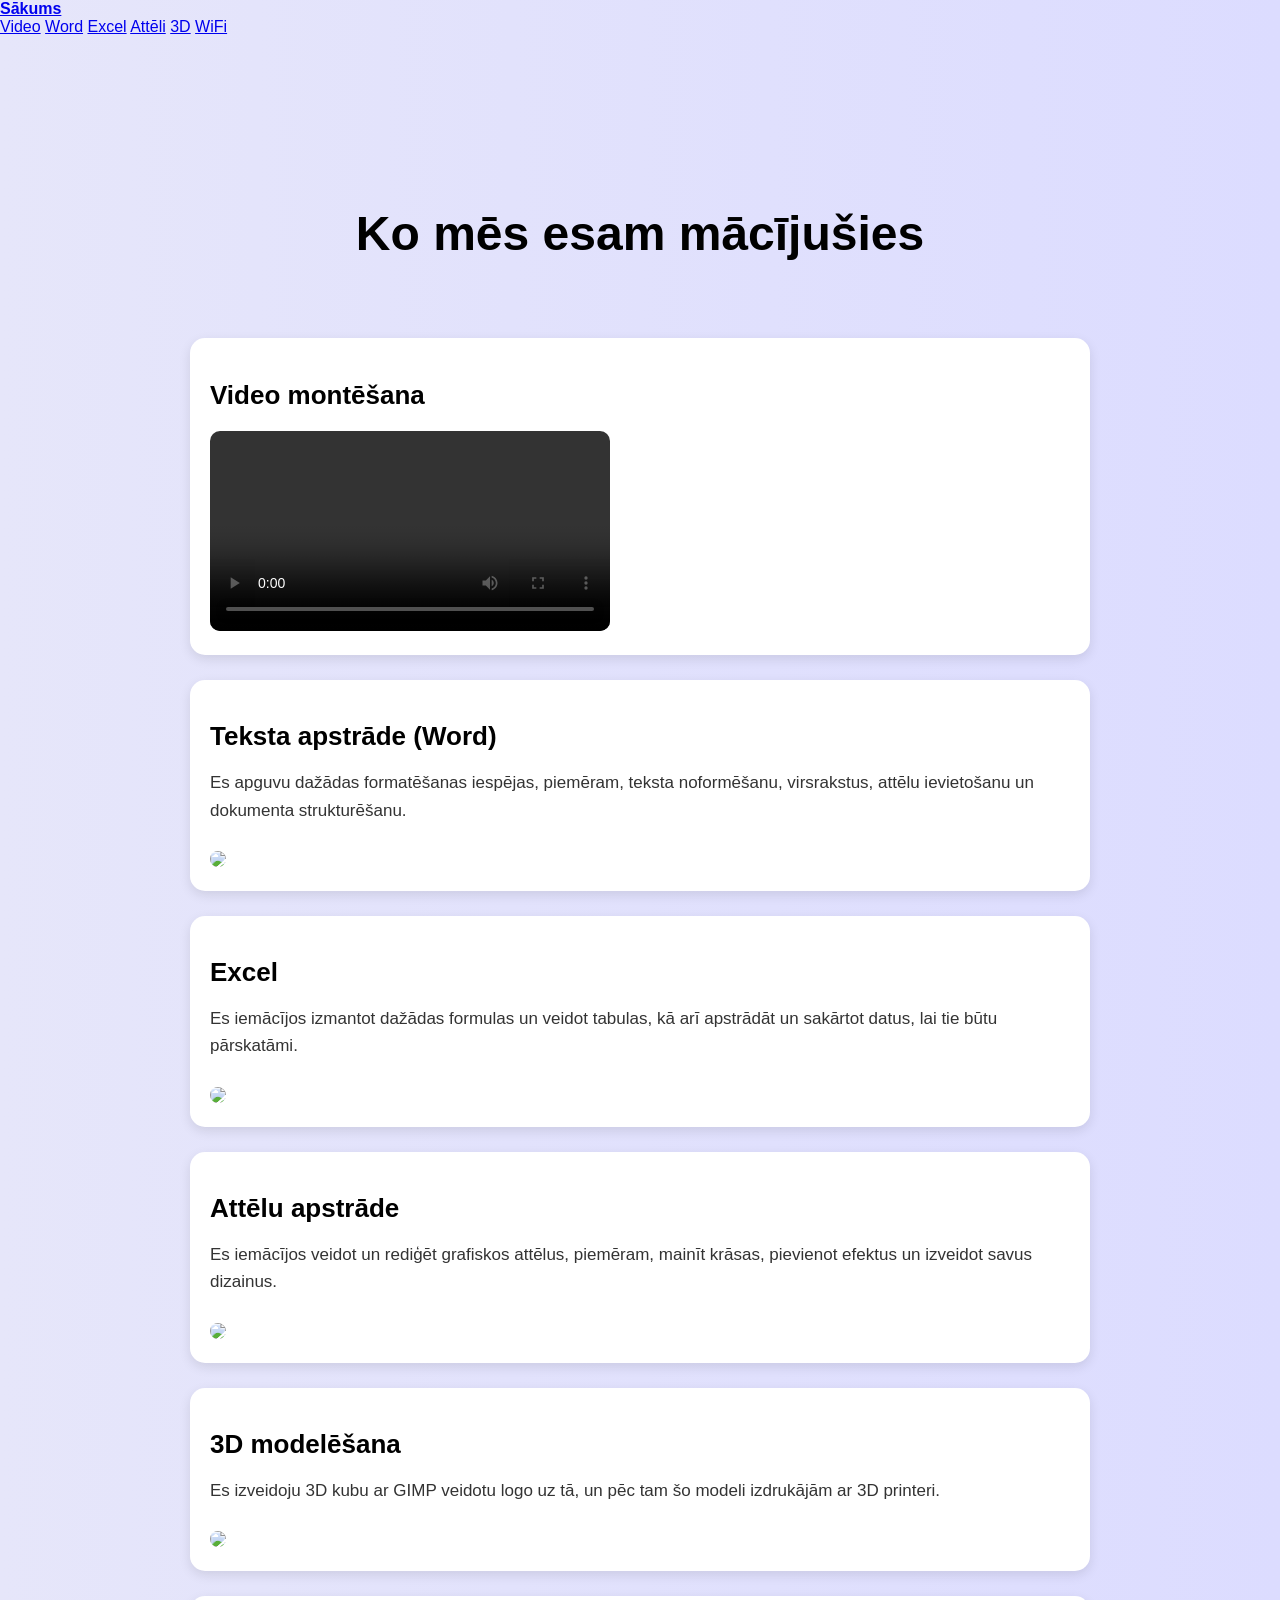
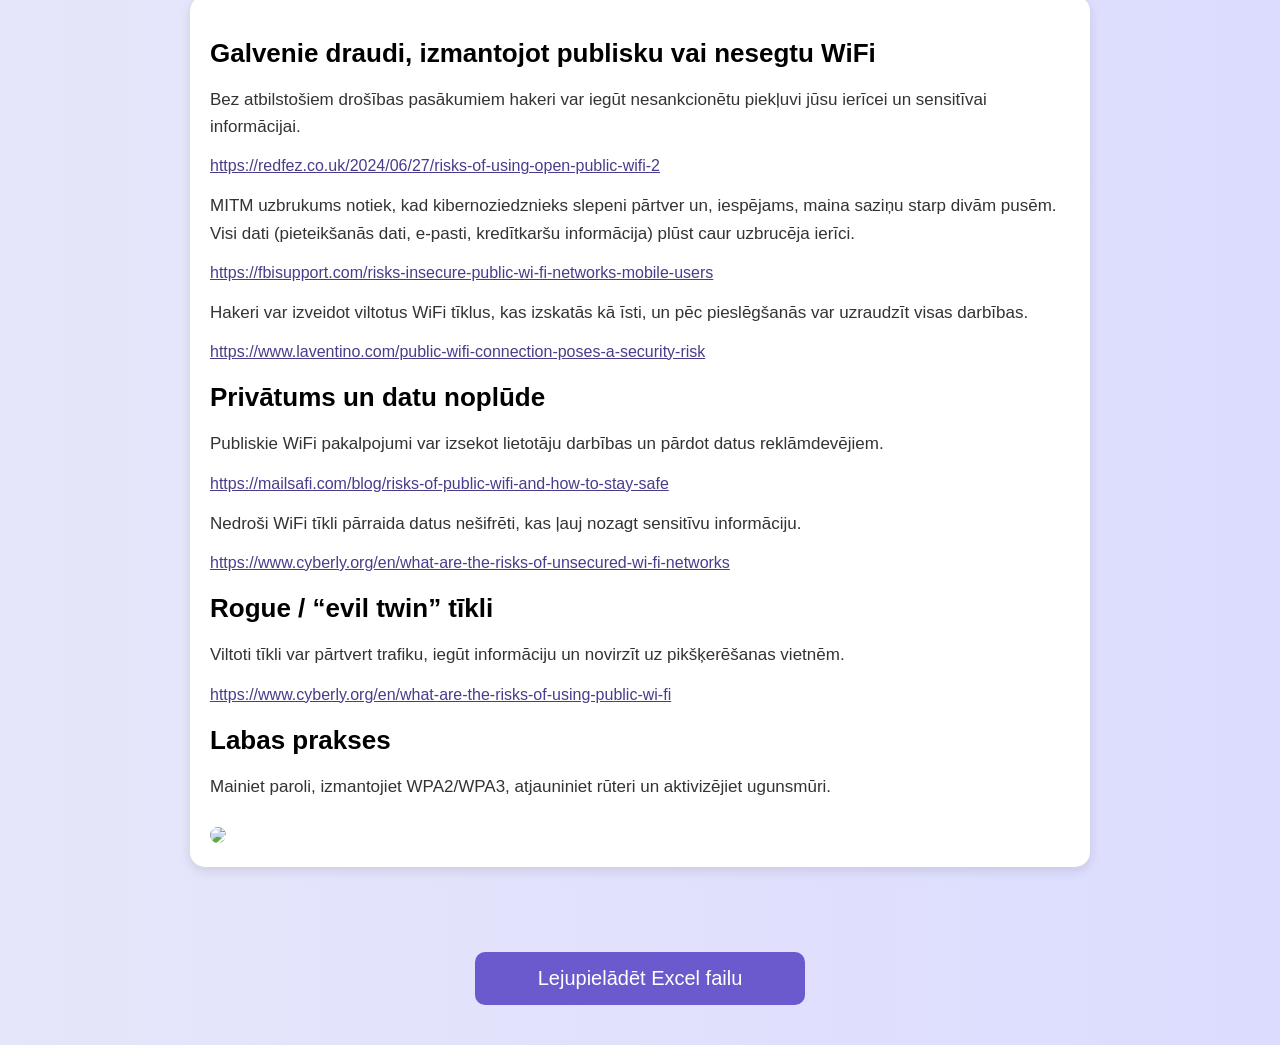
==== index.html @ 06586486 "" ====
<!DOCTYPE html>
<html lang="lv">
<head>
    <title>Ko esam apguvuši</title>
    <meta charset="UTF-8">
    <meta name="viewport" content="width=device-width, initial-scale=1">

    <link rel="stylesheet" href="https://www.w3schools.com/w3css/5/w3.css">
<link rel="stylesheet" href="css/mansStils.css">
    <style>
        body {
            background: linear-gradient(to right, #e6e6fa, #dcdcff);
            font-family: Arial, sans-serif;
            margin: 0;
        }

        h1 {
            font-size: 48px;
            text-align: center;
            margin-top: 100px;
        }

        h2 {
            font-size: 26px;
            margin-bottom: 10px;
        }

        p {
            font-size: 17px;
            color: #333;
            line-height: 1.6;
        }

        .container {
            max-width: 900px;
            margin: auto;
            padding: 20px;
        }

        .card {
            background: white;
            padding: 20px;
            margin: 25px 0;
            border-radius: 15px;
            box-shadow: 0 4px 12px rgba(0,0,0,0.1);
        }

        img {
            margin-top: 10px;
            border-radius: 10px;
        }

        video {
            margin-top: 10px;
            border-radius: 10px;
            width: 100%;
            max-width: 400px;
        }

        .download {
            display: block;
            text-align: center;
            margin: 40px auto;
            padding: 15px;
            width: 300px;
            background: #6a5acd;
            color: white;
            border-radius: 10px;
            text-decoration: none;
            font-size: 20px;
        }

        .download:hover {
            background: #483d8b;
        }

        a.source {
            color: darkslateblue;
            display: block;
            margin-top: 5px;
            word-break: break-all;
        }

        .spacer {
            height: 70px;
        }
    </style>
</head>

<body>

<!-- NAVBAR -->
<div class="w3-top w3-bar w3-white w3-padding w3-card">
    <a href="#home" class="w3-bar-item w3-button"><b>Sākums</b></a>

    <div class="w3-right w3-hide-small">
        <a href="#video" class="w3-bar-item w3-button">Video</a>
        <a href="#word" class="w3-bar-item w3-button">Word</a>
        <a href="#excel" class="w3-bar-item w3-button">Excel</a>
        <a href="#atteli" class="w3-bar-item w3-button">Attēli</a>
        <a href="#model" class="w3-bar-item w3-button">3D</a>
        <a href="#wifi" class="w3-bar-item w3-button">WiFi</a>
    </div>
</div>

<div class="spacer"></div>

<h1 id="home">Ko mēs esam mācījušies</h1>

<div class="container">

    <!-- VIDEO -->
    <div id="video" class="card">
        <h2>Video montēšana</h2>
        <video controls>
            <source src="images/RPReplay_Final1773913252 (1).mp4" type="video/mp4">
            VIDEO NEIET!
        </video>
    </div>

    <!-- WORD -->
    <div id="word" class="card">
        <h2>Teksta apstrāde (Word)</h2>
        <p>
            Es apguvu dažādas formatēšanas iespējas, piemēram, teksta noformēšanu, 
            virsrakstus, attēlu ievietošanu un dokumenta strukturēšanu.
        </p>
        <img src="images/sm_5b33460fe6357.jpg" width="120">
    </div>

    <!-- EXCEL -->
    <div id="excel" class="card">
        <h2>Excel</h2>
        <p>
            Es iemācījos izmantot dažādas formulas un veidot tabulas, kā arī 
            apstrādāt un sakārtot datus, lai tie būtu pārskatāmi.
        </p>
        <img src="images/Microsoft_Office_Excel_(2019–2025).svg.png" width="120">
    </div>

    <!-- ATTELI -->
    <div id="atteli" class="card">
        <h2>Attēlu apstrāde</h2>
        <p>
            Es iemācījos veidot un rediģēt grafiskos attēlus, piemēram, mainīt krāsas, 
            pievienot efektus un izveidot savus dizainus.
        </p>
        <img src="images/BIOSUDS.png" width="200">
    </div>

    <!-- 3D -->
    <div id="model" class="card">
        <h2>3D modelēšana</h2>
        <p>
            Es izveidoju 3D kubu ar GIMP veidotu logo uz tā, un pēc tam šo modeli 
            izdrukājām ar 3D printeri.
        </p>
        <img src="images/KUBABILDITE.png" width="120">
    </div>

    <!-- WIFI FULL -->
    <div id="wifi" class="card">
        <h2>Galvenie draudi, izmantojot publisku vai nesegtu WiFi</h2>
        <p>
            Bez atbilstošiem drošības pasākumiem hakeri var iegūt nesankcionētu piekļuvi jūsu ierīcei un sensitīvai informācijai.
        </p>
        <a class="source" href="https://redfez.co.uk/2024/06/27/risks-of-using-open-public-wifi-2" target="_blank">https://redfez.co.uk/2024/06/27/risks-of-using-open-public-wifi-2</a>

        <p>
            MITM uzbrukums notiek, kad kibernoziedznieks slepeni pārtver un, iespējams, maina saziņu starp divām pusēm. 
            Visi dati (pieteikšanās dati, e-pasti, kredītkaršu informācija) plūst caur uzbrucēja ierīci.
        </p>
        <a class="source" href="https://fbisupport.com/risks-insecure-public-wi-fi-networks-mobile-users" target="_blank">https://fbisupport.com/risks-insecure-public-wi-fi-networks-mobile-users</a>

        <p>
            Hakeri var izveidot viltotus WiFi tīklus, kas izskatās kā īsti, un pēc pieslēgšanās var uzraudzīt visas darbības.
        </p>
        <a class="source" href="https://www.laventino.com/public-wifi-connection-poses-a-security-risk" target="_blank">https://www.laventino.com/public-wifi-connection-poses-a-security-risk</a>

        <h2>Privātums un datu noplūde</h2>
        <p>
            Publiskie WiFi pakalpojumi var izsekot lietotāju darbības un pārdot datus reklāmdevējiem.
        </p>
        <a class="source" href="https://mailsafi.com/blog/risks-of-public-wifi-and-how-to-stay-safe" target="_blank">https://mailsafi.com/blog/risks-of-public-wifi-and-how-to-stay-safe</a>

        <p>
            Nedroši WiFi tīkli pārraida datus nešifrēti, kas ļauj nozagt sensitīvu informāciju.
        </p>
        <a class="source" href="https://www.cyberly.org/en/what-are-the-risks-of-unsecured-wi-fi-networks" target="_blank">https://www.cyberly.org/en/what-are-the-risks-of-unsecured-wi-fi-networks</a>

        <h2>Rogue / “evil twin” tīkli</h2>
        <p>
            Viltoti tīkli var pārtvert trafiku, iegūt informāciju un novirzīt uz pikšķerēšanas vietnēm.
        </p>
        <a class="source" href="https://www.cyberly.org/en/what-are-the-risks-of-using-public-wi-fi" target="_blank">https://www.cyberly.org/en/what-are-the-risks-of-using-public-wi-fi</a>

        <h2>Labas prakses</h2>
        <p>
            Mainiet paroli, izmantojiet WPA2/WPA3, atjauniniet rūteri un aktivizējiet ugunsmūri.
        </p>

        <img src="images/Secure-WiFi_1.gif" width="300">
    </div>

</div>

<a href="css/excelKD2026.xlsx" download class="download">
    Lejupielādēt Excel failu
</a>

</body>
</html>
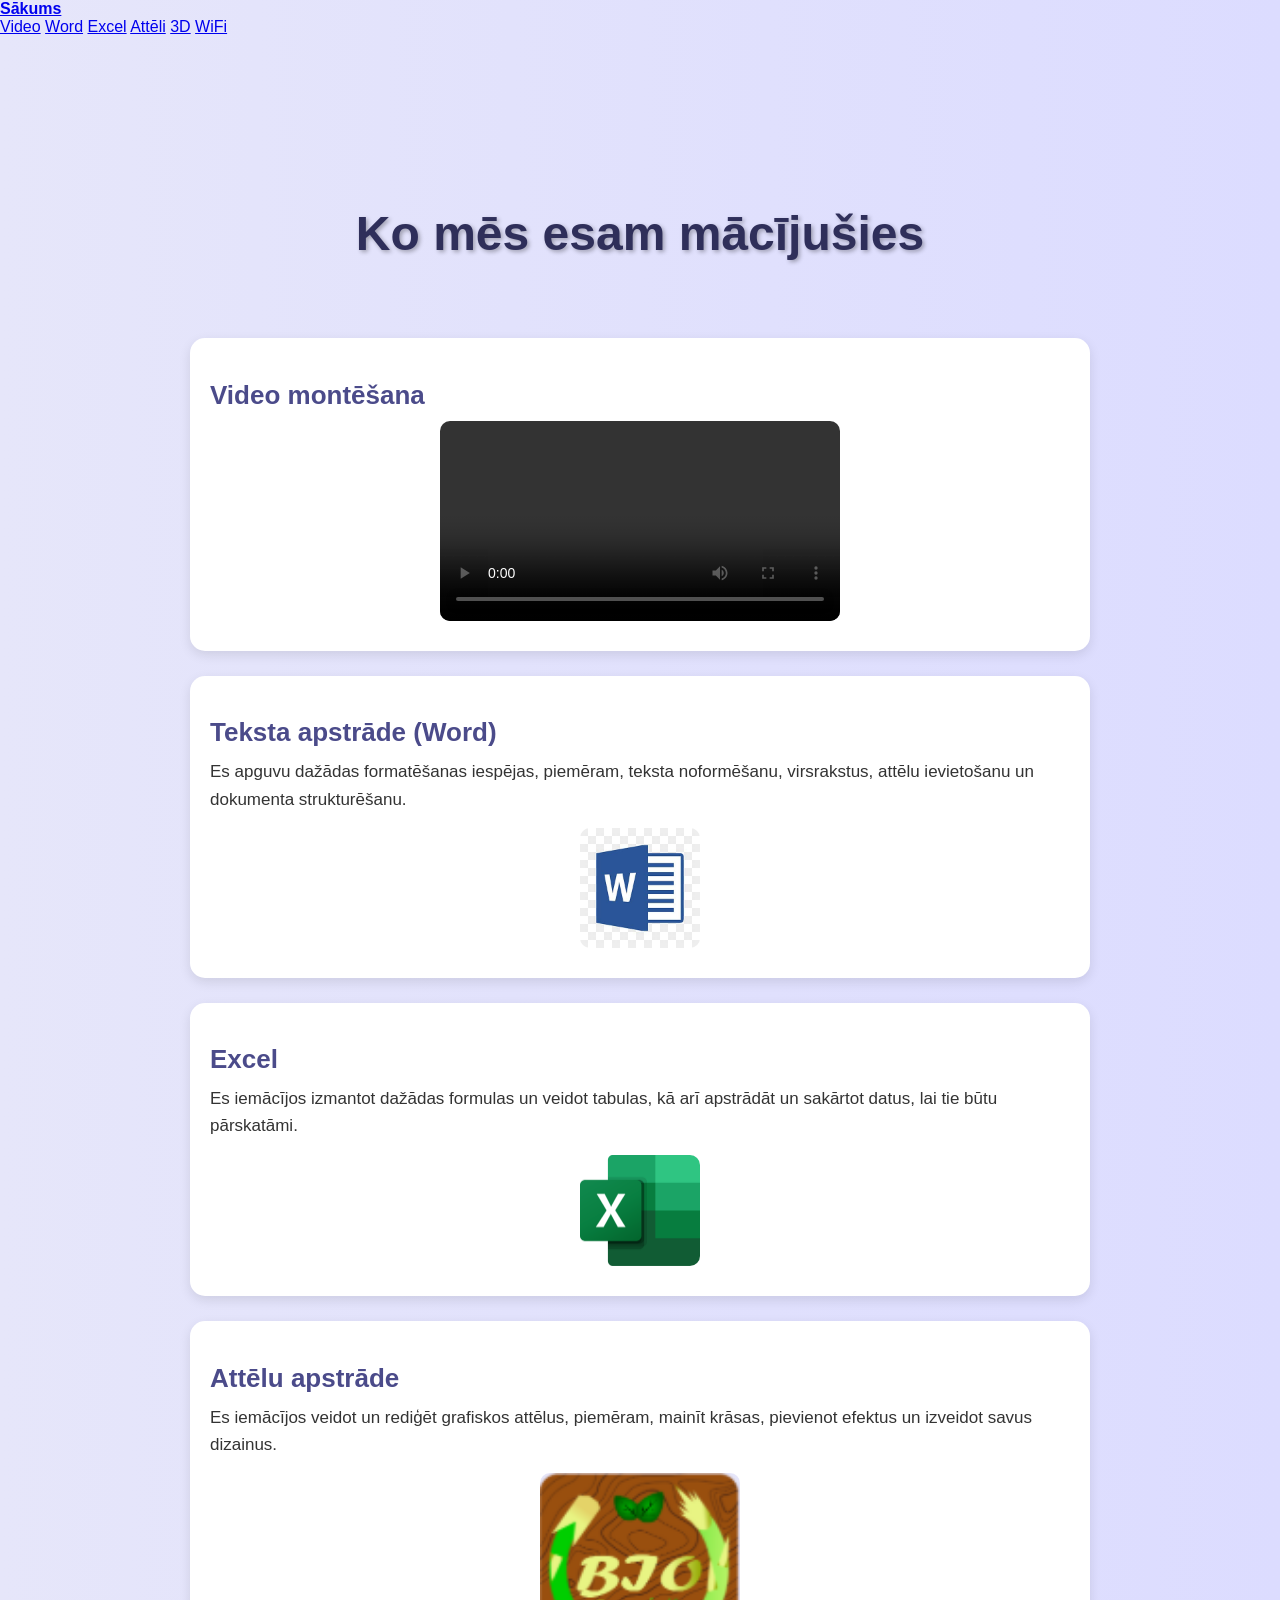
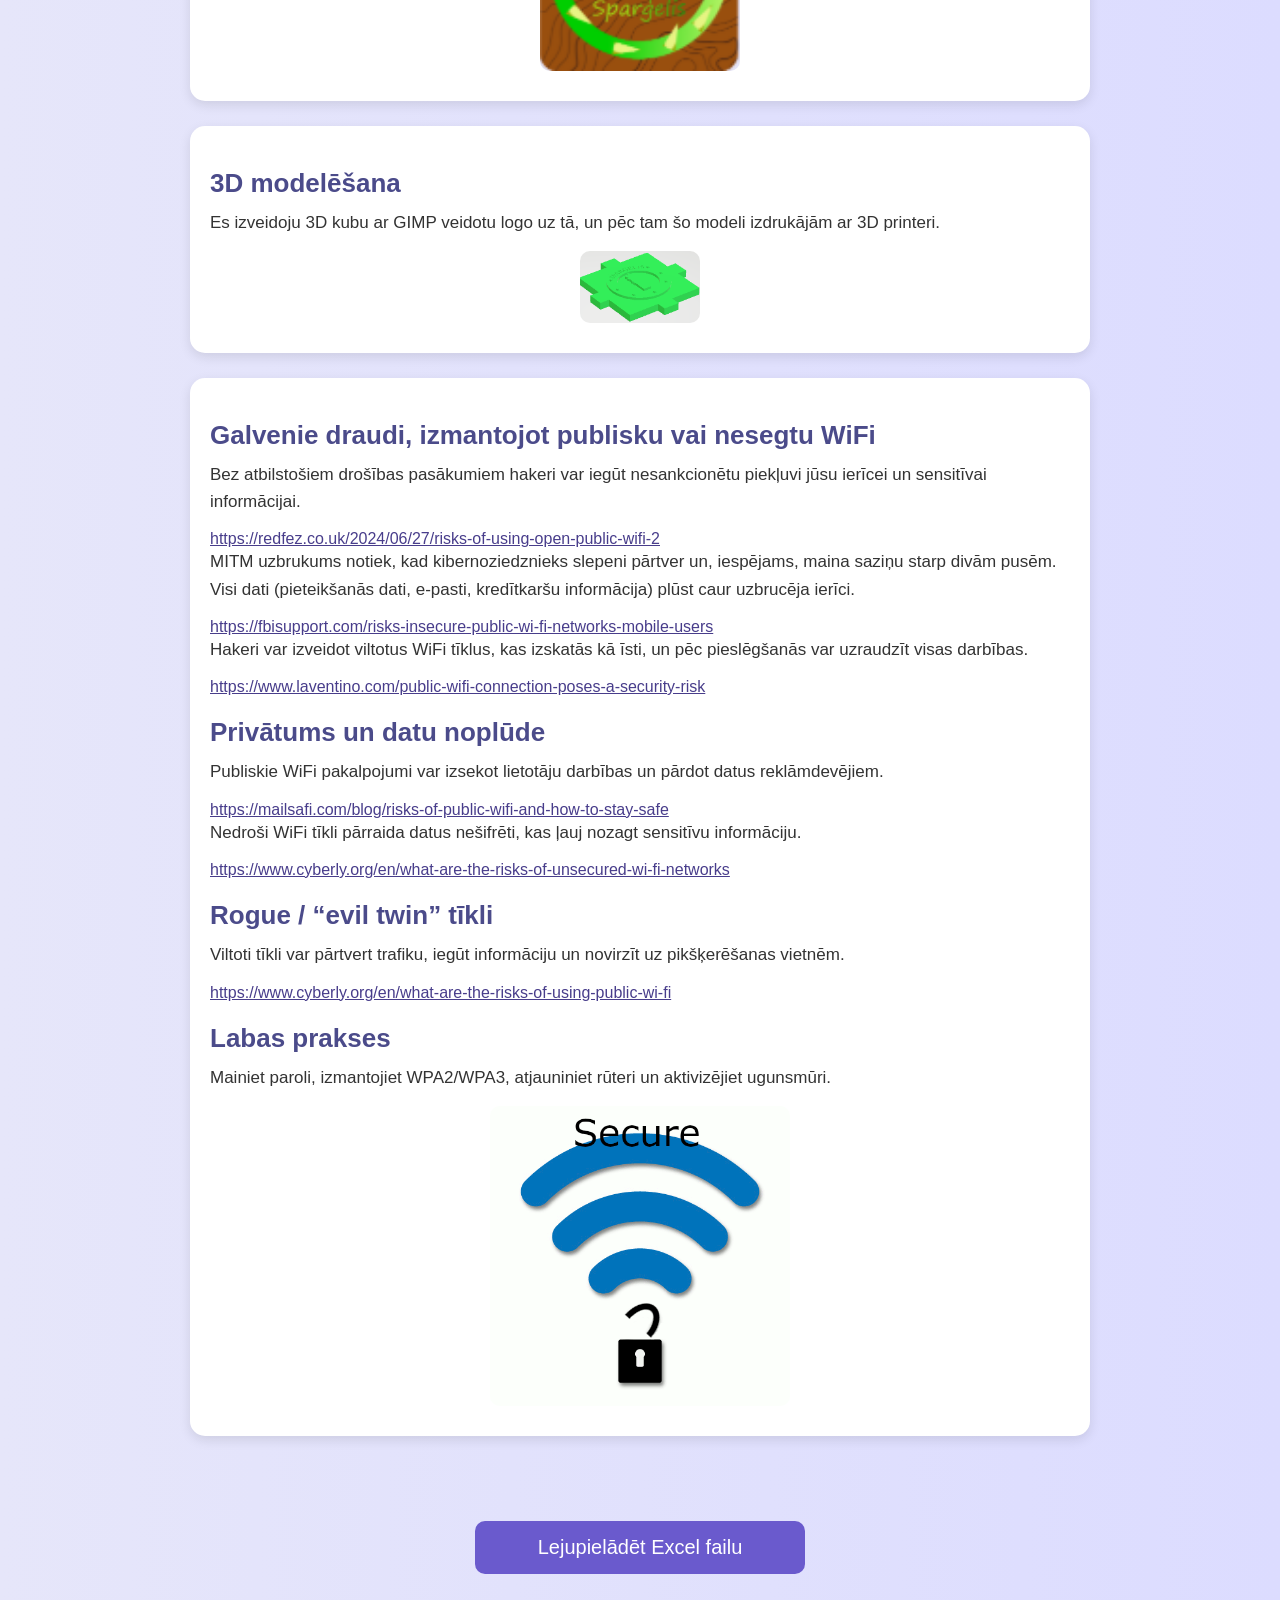
==== commit a00dc6c9: "Merge pull request #3 from alvin10239/master NEKAS" ====
--- a/index.html
+++ b/index.html
@@ -113,7 +113,7 @@
     <div id="video" class="card">
         <h2>Video montēšana</h2>
         <video controls>
-            <source src="images/RPReplay_Final1773913252 (1).mp4" type="video/mp4">
+            <source src="images/RPReplay_Final1773913252 (1) (1).mp4" type="video/mp4">
             VIDEO NEIET!
         </video>
     </div>
--- a/css/mansStils.css
+++ b/css/mansStils.css
@@ -0,0 +1,89 @@
+/* Fona attēls un pamata stils */
+body {
+    background-image: url("../images/fons.jpg"); /* ievieto savu fona bildi images/ mapē */
+    background-size: cover;
+    background-position: center;
+    background-attachment: fixed;
+    color: #333333; /* teksta krāsa */
+    font-family: Arial, sans-serif;
+    margin: 0;
+}
+
+/* Galvenie virsraksti */
+h1 {
+    text-align: center;
+    font-size: 48px;
+    margin-top: 100px;
+    color: #2f2f5a; /* var mainīt uz citu krāsu */
+    text-shadow: 2px 2px 4px rgba(0,0,0,0.3); /* viegla ēna uz fona */
+}
+
+h2 {
+    font-size: 26px;
+    color: #4b4b8a;
+    margin-bottom: 10px;
+}
+
+/* Parasti teksti */
+p {
+    font-size: 17px;
+    line-height: 1.6;
+    max-width: 900px;
+    margin: 0 0 15px 0;
+}
+
+/* Kārto saturu */
+.container {
+    max-width: 900px;
+    margin: auto;
+    padding: 20px;
+}
+
+/* Kartītes stils */
+.card {
+    background: rgba(255, 255, 255, 0.9); /* puscaurspīdīgs balts fons, lai tekstu varētu saskatīt */
+    padding: 20px;
+    margin: 25px 0;
+    border-radius: 15px;
+    box-shadow: 0 4px 12px rgba(0,0,0,0.1);
+}
+
+/* Bildes un video */
+img, video {
+    display: block;
+    margin: 10px auto;
+    border-radius: 10px;
+    max-width: 100%;
+}
+
+/* Lejupielādes poga */
+.download {
+    display: block;
+    text-align: center;
+    margin: 40px auto;
+    padding: 15px;
+    width: 300px;
+    background: #6a5acd;
+    color: white;
+    border-radius: 10px;
+    text-decoration: none;
+    font-size: 20px;
+    transition: 0.3s;
+}
+
+.download:hover {
+    background: #483d8b;
+}
+
+/* Avotu saites WiFi sadaļā */
+a.source {
+    color: darkslateblue;
+    display: block;
+    margin-top: 5px;
+    word-break: break-all;
+}
+
+/* Lai navbar neaizsedz saturu */
+.spacer {
+    height: 70px;
+}
